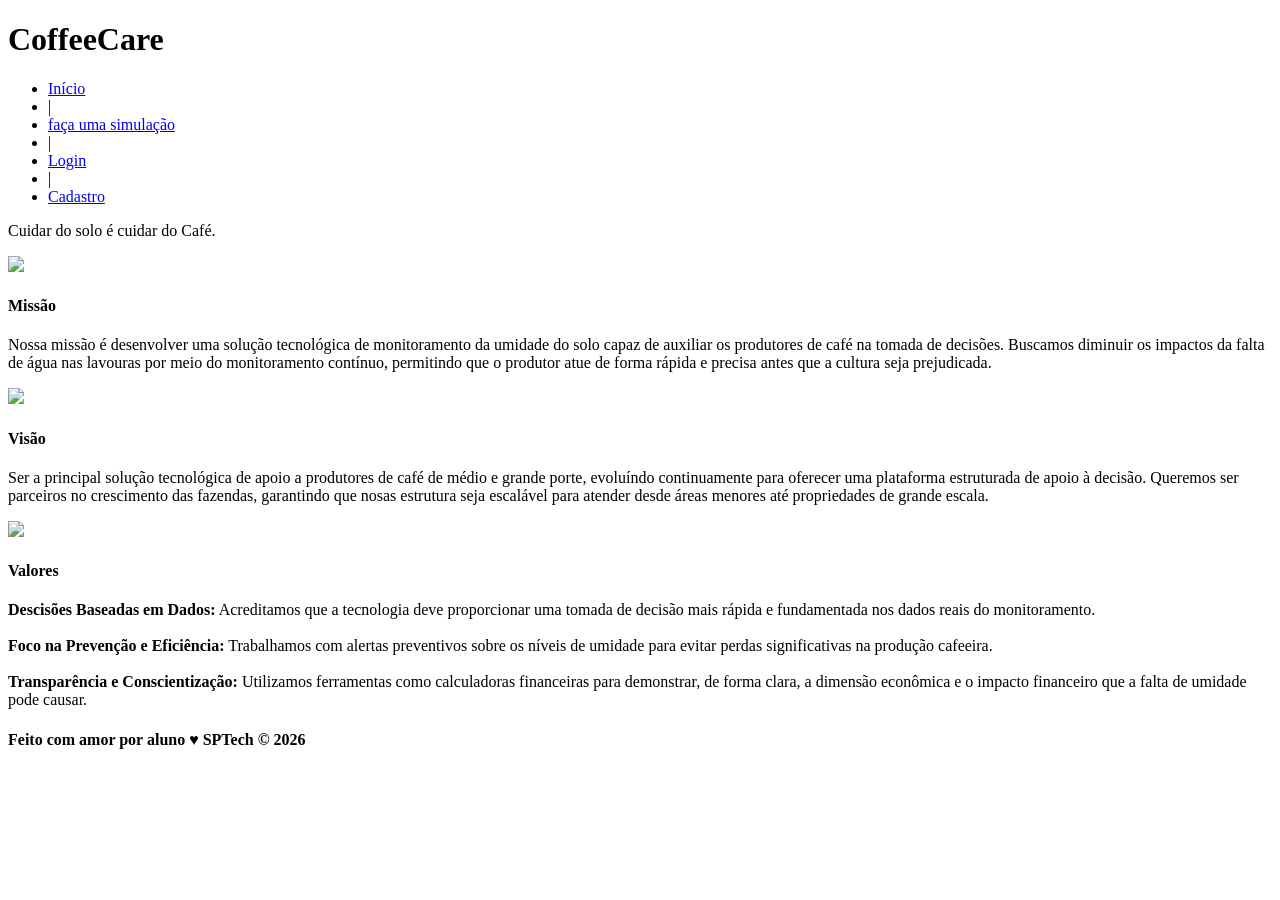
==== site/public/index.html @ 8d8c56ce "subindo v1 do site" ====
<!DOCTYPE html>
<html lang="pt-br">

<head>
    <meta charset="UTF-8">
    <meta http-equiv="X-UA-Compatible" content="IE=edge">
    <meta name="viewport" content="width=device-width, initial-scale=1.0">

    <title>CoffeeCare | Página Inicial</title>

    <script src="./js/sessao.js"></script>

    <link rel="stylesheet" href="./css/estilo.css">
    <link rel="icon" href="./assets/icon/favicon2.ico">
    <link rel="preconnect" href="https://fonts.gstatic.com">
</head>

<body>
    <div class="header">
      <div class="container">
        <h1 class="titulo">CoffeeCare</h1>
        <ul class="navbar">
          <li class="agora">
            <a href="#">Início</a>
          </li>
          <li> | </li>
          <li>
            <a href="simulador.html">faça uma simulação</a>
          </li>
          <li> | </li>
          <li>
            <a href="login.html">Login</a>
          </li>
          <li> | </li>
          <li>
            <a href="cadastro.html">Cadastro</a>
          </li>
        </ul>
      </div>
    </div>
  
    <div class="banner">
      <div class="container">
        <p>Cuidar do <span>solo</span> é cuidar do <span>Café</span>.</p>
      </div>
    </div>
  
    <div class="social">
      <div class="container">
        <div class="boxes">
          <div class="box">
            <img src="assets/imgs/planet-earth_color.png">
            <h4>Missão</h4>
            <p>Nossa missão é desenvolver uma solução tecnológica de monitoramento da umidade do solo capaz de auxiliar os produtores de café na tomada de decisões. Buscamos diminuir os impactos da falta de água nas lavouras por meio do monitoramento contínuo, permitindo que o produtor atue de forma rápida e precisa antes que a cultura seja prejudicada.</p>
          </div>
          <div class="box">
            <img src="assets/imgs/lightbulb_color.png">
            <h4>Visão</h4>
            <p>Ser a principal solução tecnológica de apoio a produtores de café de médio e grande porte, evoluíndo continuamente para oferecer uma plataforma estruturada de apoio à decisão. Queremos ser parceiros no crescimento das fazendas, garantindo que nosas estrutura seja escalável para atender desde áreas menores até propriedades de grande escala.</p>
          </div>
          <div class="box">
            <img src="assets/imgs/growth_color.png">
            <h4>Valores</h4>
            <p><b>Descisões Baseadas em Dados:</b> Acreditamos que a tecnologia deve proporcionar uma tomada de decisão mais rápida e fundamentada nos dados reais do monitoramento. <br><br>
              <b>Foco na Prevenção e Eficiência:</b> Trabalhamos com alertas preventivos sobre os níveis de umidade para evitar perdas significativas na produção cafeeira.<br><br>
              <b>Transparência e Conscientização:</b> Utilizamos ferramentas como calculadoras financeiras para demonstrar, de forma clara, a dimensão econômica e o impacto financeiro que a falta de umidade pode causar.</p>
          </div>
        </div>
      </div>
    </div>
  
    <div class="footer">
      <div class="container">
        <h4>Feito com amor por aluno &hearts; SPTech &copy; 2026</h4>
      </div>
    </div>
  </body>

</html>
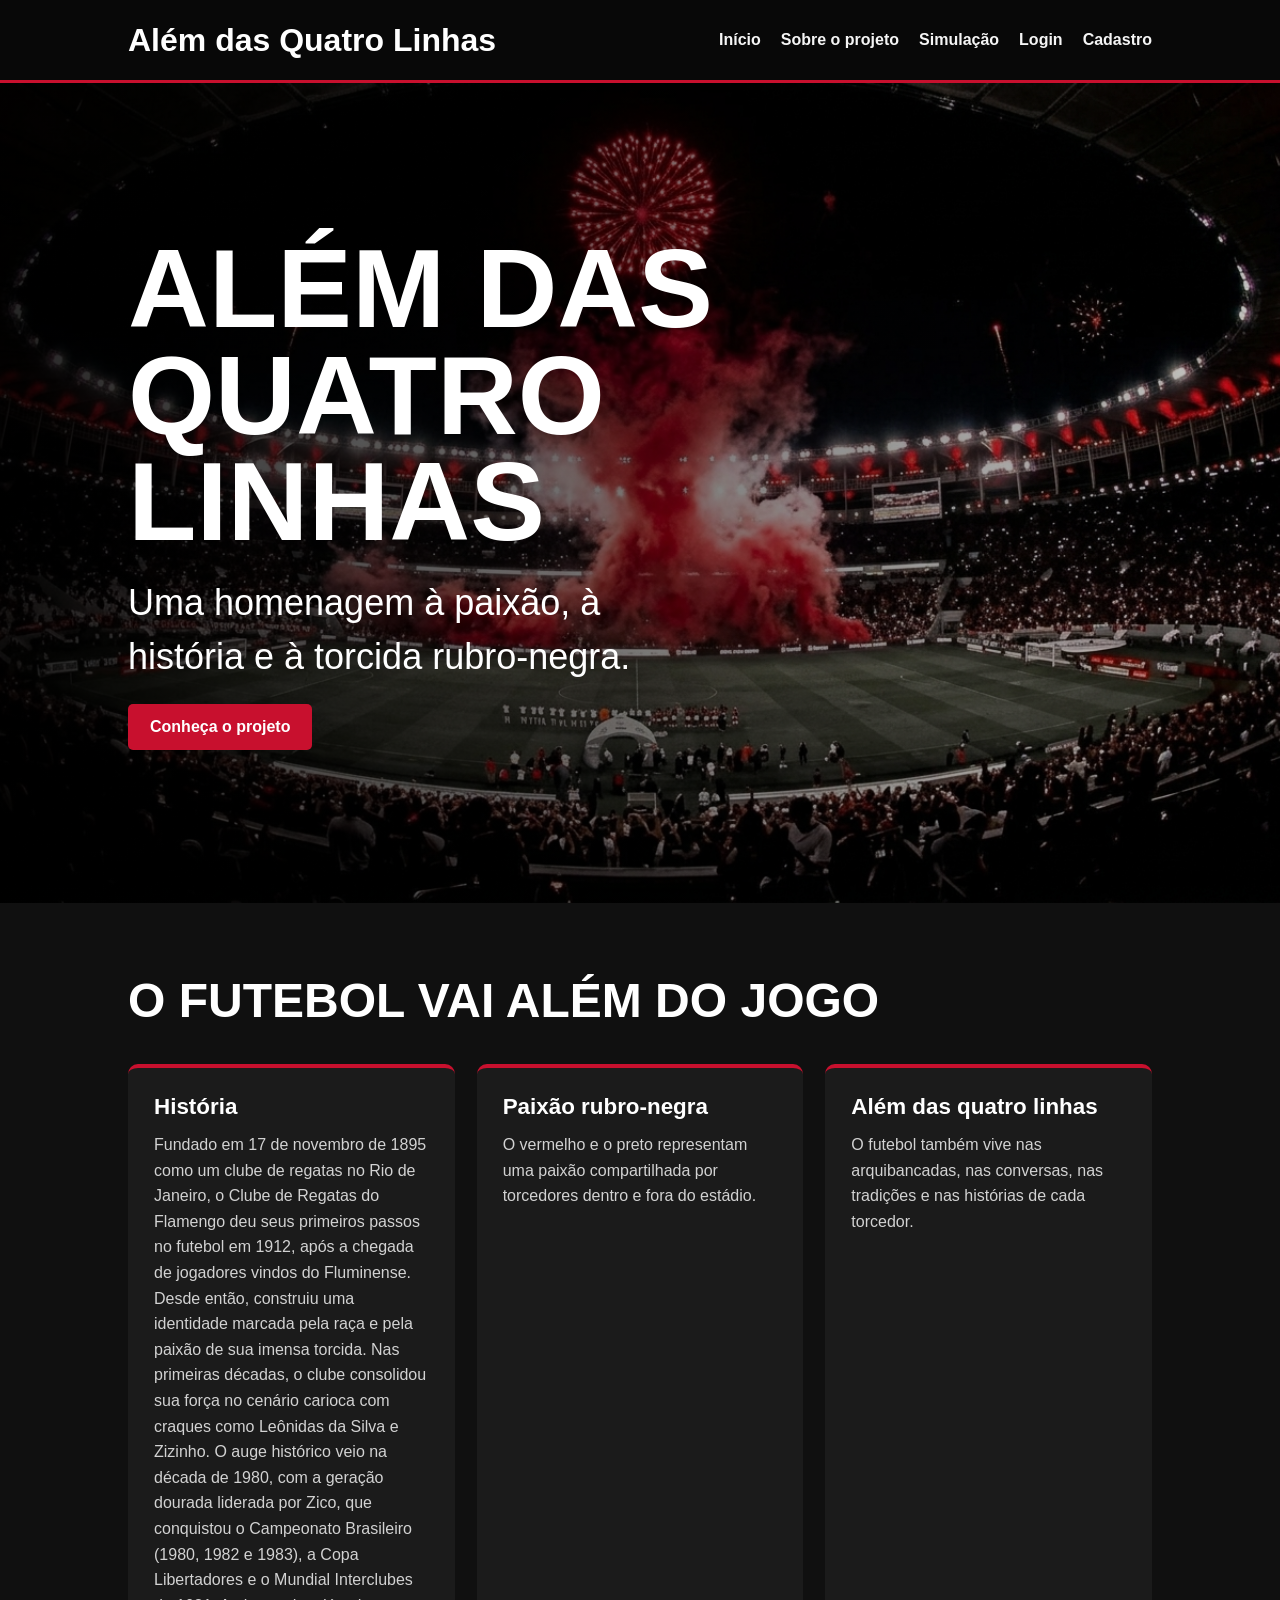
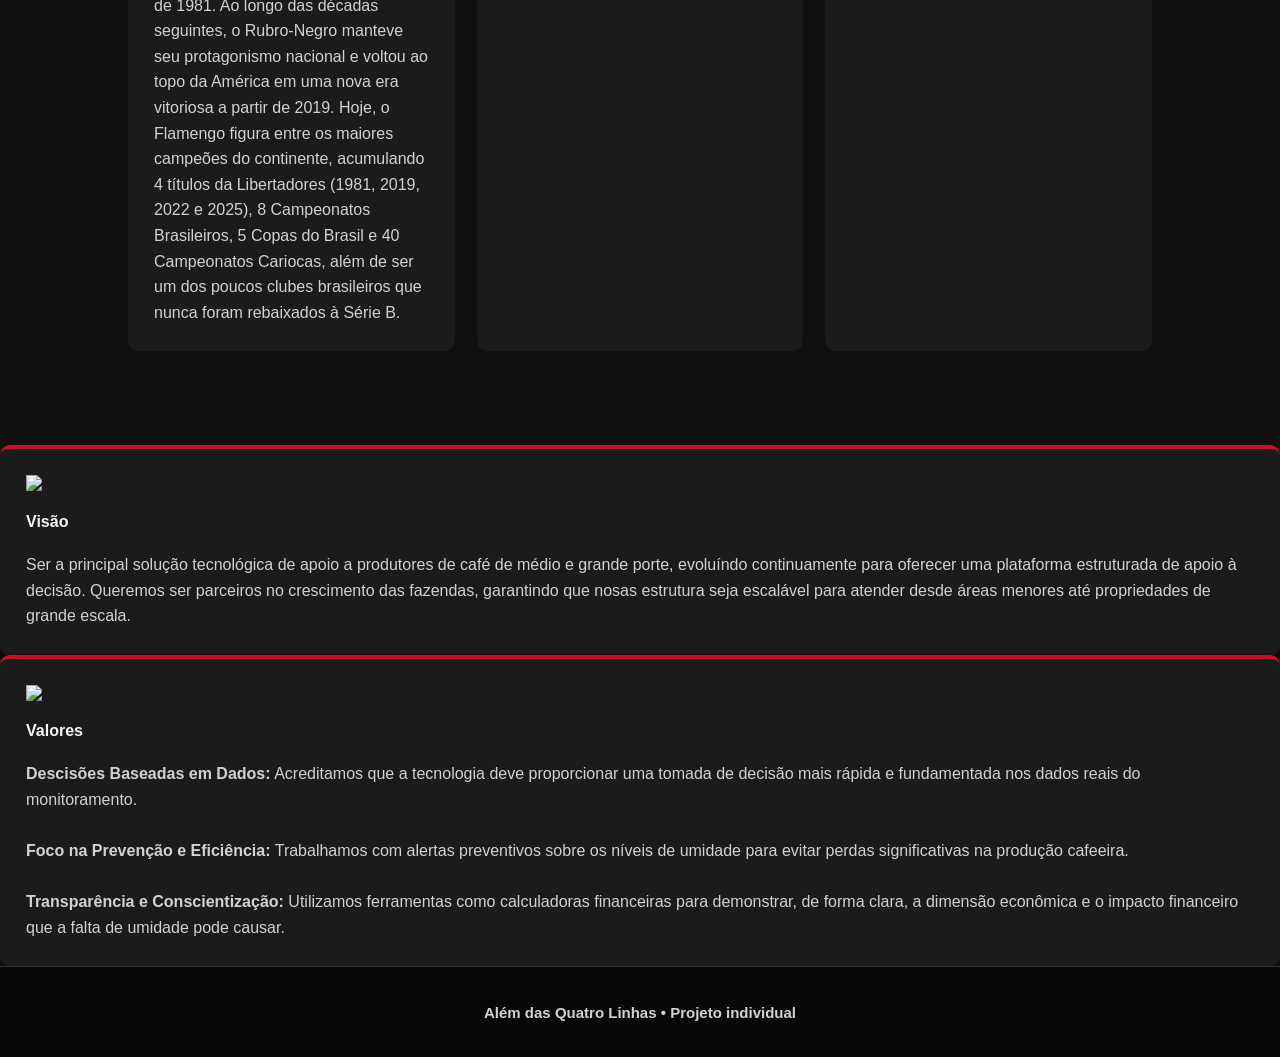
==== commit 9629d0a7: "Subindo v1 do site" ====
--- a/site/public/index.html
+++ b/site/public/index.html
@@ -6,53 +6,73 @@
     <meta http-equiv="X-UA-Compatible" content="IE=edge">
     <meta name="viewport" content="width=device-width, initial-scale=1.0">
 
-    <title>CoffeeCare | Página Inicial</title>
+    <title>Além das Quatro Linhas</title>
 
     <script src="./js/sessao.js"></script>
 
     <link rel="stylesheet" href="./css/estilo.css">
-    <link rel="icon" href="./assets/icon/favicon2.ico">
+    <link rel="icon" href="./assets/icon/favicon1.ico">
     <link rel="preconnect" href="https://fonts.gstatic.com">
 </head>
 
-<body>
+<body class="pagina-inicial">
     <div class="header">
       <div class="container">
-        <h1 class="titulo">CoffeeCare</h1>
-        <ul class="navbar">
-          <li class="agora">
-            <a href="#">Início</a>
-          </li>
-          <li> | </li>
-          <li>
-            <a href="simulador.html">faça uma simulação</a>
-          </li>
-          <li> | </li>
-          <li>
-            <a href="login.html">Login</a>
-          </li>
-          <li> | </li>
-          <li>
-            <a href="cadastro.html">Cadastro</a>
-          </li>
-        </ul>
+        <h1 class="titulo">Além das Quatro Linhas</h1>
+       <ul class="navbar">
+  <li><a href="#inicio">Início</a></li>
+  <li><a href="#sobre">Sobre o projeto</a></li>
+  <li><a href="simulador.html">Simulação</a></li>
+  <li><a href="login.html">Login</a></li>
+  <li><a href="cadastro.html">Cadastro</a></li>
+</ul>
       </div>
     </div>
   
-    <div class="banner">
-      <div class="container">
-        <p>Cuidar do <span>solo</span> é cuidar do <span>Café</span>.</p>
+    <div class="banner" id="inicio">
+  <div class="container">
+    <h2>Além das quatro linhas</h2>
+    <p>Uma homenagem à paixão, à história e à torcida rubro-negra.</p>
+    <a class="banner-cta" href="#sobre">Conheça o projeto</a>
+  </div>
+</div>
+    </div>
+  
+    <div class="social" id="sobre">
+  <div class="container">
+    <h2 class="section-title">O futebol vai além do jogo</h2>
+
+    <div class="boxes">
+      <div class="box">
+        <h3>História</h3>
+        <p>
+         Fundado em 17 de novembro de 1895 como um clube de regatas no Rio de Janeiro, o Clube de Regatas do Flamengo deu seus primeiros passos no futebol em 1912, após a chegada de jogadores vindos do Fluminense.
+          Desde então, construiu uma identidade marcada pela raça e pela paixão de sua imensa torcida.
+          Nas primeiras décadas, o clube consolidou sua força no cenário carioca com craques como Leônidas da Silva e Zizinho.
+          O auge histórico veio na década de 1980, com a geração dourada liderada por Zico,
+          que conquistou o Campeonato Brasileiro (1980, 1982 e 1983), a Copa Libertadores e o Mundial Interclubes de 1981.
+          Ao longo das décadas seguintes, o Rubro-Negro manteve seu protagonismo nacional e voltou ao topo da América em uma nova era vitoriosa a partir de 2019.
+           Hoje, o Flamengo figura entre os maiores campeões do continente, acumulando 4 títulos da Libertadores (1981, 2019, 2022 e 2025), 8 Campeonatos Brasileiros, 5 Copas do Brasil e 40 Campeonatos Cariocas, além de ser um dos poucos clubes brasileiros que nunca foram rebaixados à Série B.
+        </p>
+      </div>
+      <div class="box">
+        <h3>Paixão rubro-negra</h3>
+        <p>
+          O vermelho e o preto representam uma paixão compartilhada por
+          torcedores dentro e fora do estádio.
+        </p>
+      </div>
+
+      <div class="box">
+        <h3>Além das quatro linhas</h3>
+        <p>
+          O futebol também vive nas arquibancadas, nas conversas, nas
+          tradições e nas histórias de cada torcedor.
+        </p>
       </div>
     </div>
-  
-    <div class="social">
-      <div class="container">
-        <div class="boxes">
-          <div class="box">
-            <img src="assets/imgs/planet-earth_color.png">
-            <h4>Missão</h4>
-            <p>Nossa missão é desenvolver uma solução tecnológica de monitoramento da umidade do solo capaz de auxiliar os produtores de café na tomada de decisões. Buscamos diminuir os impactos da falta de água nas lavouras por meio do monitoramento contínuo, permitindo que o produtor atue de forma rápida e precisa antes que a cultura seja prejudicada.</p>
-          </div>
+  </div>
+</div>
           <div class="box">
             <img src="assets/imgs/lightbulb_color.png">
             <h4>Visão</h4>
@@ -71,7 +91,7 @@
   
     <div class="footer">
       <div class="container">
-        <h4>Feito com amor por aluno &hearts; SPTech &copy; 2026</h4>
+       <h4>Além das Quatro Linhas • Projeto individual</h4>
       </div>
     </div>
   </body>
--- a/site/public/css/estilo.css
+++ b/site/public/css/estilo.css
@@ -0,0 +1,762 @@
+@import url('https://fonts.googleapis.com/css2?family=Barlow:ital,wght@0,100;0,200;0,300;0,400;0,500;0,600;0,700;0,800;0,900;1,100;1,200;1,300;1,400;1,500;1,600;1,700;1,800;1,900&display=swap');
+
+body {
+  margin: 0;
+  padding: 0;
+  font-family: 'Barlow', 'Segoe UI', 'Segoe UI', Tahoma, Geneva, Verdana, sans-serif;
+  background-color: black;
+}
+
+:root {
+  --tamanho-header: 80px;
+  --tamanho-banner: calc(100vh - var(--tamanho-header) - var(--tamanho-footer) - 2px);
+  --tamanho-simulador: calc(100vh - var(--tamanho-header) - var(--tamanho-footer) - 2px);
+  --tamanho-login: calc(100vh - var(--tamanho-header) - var(--tamanho-footer) - 2px);
+  --tamanho-footer: 65px;
+}
+/* Personalização da página inicial */
+.pagina-inicial {
+  background-color: #101010;
+  color: #f5f5f5;
+}
+
+.pagina-inicial .header {
+  background-color: #080808;
+  border-bottom: 3px solid #c8102e;
+}
+
+.pagina-inicial .titulo {
+  color: #ffffff;
+  font-weight: 800;
+}
+
+.pagina-inicial .navbar {
+  width: auto;
+  gap: 20px;
+  padding: 0;
+}
+
+.pagina-inicial .header a {
+  color: #f5f5f5;
+  font-weight: 600;
+}
+
+.pagina-inicial .header a:hover {
+  color: #c8102e;
+}
+
+/* Banner principal */
+.pagina-inicial .banner {
+  min-height: 560px;
+  height: calc(100vh - var(--tamanho-header));
+  color: #ffffff;
+  background-color: #101010;
+  background-image:
+    linear-gradient(90deg, rgba(0, 0, 0, 0.85), rgba(0, 0, 0, 0.2)),
+    url('../assets/imgs/flamengo-back.jpg');
+  background-size: cover;
+  background-position: center;
+}
+
+.pagina-inicial .banner .container {
+  flex-direction: column;
+  align-items: flex-start;
+  justify-content: center;
+  gap: 20px;
+}
+
+.pagina-inicial .banner h2 {
+  max-width: 800px;
+  margin: 0;
+  color: #ffffff;
+  font-size: clamp(3rem, 9vw, 7rem);
+  font-weight: 900;
+  line-height: 0.95;
+  text-transform: uppercase;
+}
+
+.pagina-inicial .banner p {
+  max-width: 560px;
+  margin: 0;
+  font-size: clamp(1rem, 2vw, 1.3rem);
+  line-height: 1.5;
+}
+
+.pagina-inicial .banner-cta {
+  display: inline-block;
+  padding: 14px 22px;
+  border-radius: 5px;
+  background-color: #c8102e;
+  color: #ffffff;
+  font-weight: 700;
+  text-decoration: none;
+}
+
+.pagina-inicial .banner-cta:hover {
+  background-color: #a30d25;
+}
+
+/* Cartões sobre o projeto */
+.pagina-inicial .social {
+  padding: 70px 0;
+  background-color: #101010;
+  color: #f5f5f5;
+}
+
+.pagina-inicial .social .container {
+  flex-direction: column;
+}
+
+.pagina-inicial .section-title {
+  margin: 0 0 12px;
+  color: #ffffff;
+  font-size: clamp(2rem, 4vw, 3rem);
+  text-transform: uppercase;
+}
+
+.pagina-inicial .social .container .boxes {
+  display: grid;
+  grid-template-columns: repeat(3, minmax(0, 1fr));
+  gap: 22px;
+  padding: 24px 0;
+}
+
+.pagina-inicial .box {
+  align-items: flex-start;
+  padding: 26px;
+  border-top: 4px solid #c8102e;
+  border-radius: 10px;
+  background-color: #1b1b1b;
+}
+
+.pagina-inicial .box h3 {
+  margin: 0 0 12px;
+  color: #ffffff;
+  font-size: 1.4rem;
+}
+
+.pagina-inicial .box p {
+  margin: 0;
+  color: #d2d2d2;
+  line-height: 1.6;
+  text-align: left;
+}
+
+/* Rodapé */
+.pagina-inicial .footer {
+  height: auto;
+  min-height: 90px;
+  border-top: 1px solid #333333;
+  background-color: #080808;
+  color: #d2d2d2;
+}
+
+.pagina-inicial .footer .container {
+  align-items: center;
+}
+
+/* Ajustes para telas menores */
+@media (max-width: 760px) {
+  .pagina-inicial .header {
+    height: auto;
+    min-height: var(--tamanho-header);
+  }
+
+  .pagina-inicial .header .container {
+    height: auto;
+    flex-direction: column;
+    gap: 12px;
+    padding: 14px 0;
+  }
+
+  .pagina-inicial .navbar {
+    justify-content: center;
+    flex-wrap: wrap;
+    gap: 12px;
+  }
+
+  .pagina-inicial .banner {
+    min-height: 500px;
+  }
+
+  .pagina-inicial .social .container .boxes {
+    grid-template-columns: 1fr;
+  }
+}
+.container {
+  display: flex;
+  width: 80%;
+  margin: auto;
+}
+
+.header {
+  height: var(--tamanho-header);
+  border-bottom: 2px solid #32b9cd;
+}
+
+.header .container {
+  justify-content: space-between;
+  align-items: center;
+  height: 100%;
+}
+
+.header a {
+  text-decoration: none;
+  color: #e3b062;
+}
+
+.agora {
+  font-weight: 800;
+}
+
+.navbar {
+  width: 300px;
+  display: flex;
+  align-items: center;
+  justify-content: space-between;
+  list-style: none;
+  color: #e3b062;
+}
+
+.titulo {
+  color: #C8102E;
+  width: fit-content;
+  font-weight: 500;
+}
+
+.header h1 {
+  margin: 0;
+}
+
+/* BANNER */
+
+.banner {
+  height: var(--tamanho-banner);
+  color: white;
+  background-image: url('../assets/imgs/flamengo-back.jpg');
+  background-size: cover;
+}
+
+.banner .container {
+  justify-content: center;
+  align-items: center;
+  height: 100%;
+}
+
+.banner .container p {
+  width: 50%;
+  margin: 0;
+  padding: 0;
+  font-size: 36px;
+}
+
+/* MISSÃO VISÃO VALORES */
+
+.social {
+  background-color: #e5e5e5;
+  display: flex;
+}
+
+.social .container {
+  justify-content: center;
+}
+
+.box img {
+  width: 170px;
+}
+
+.social .container .boxes {
+  display: flex;
+  justify-content: space-between;
+  width: 100%;
+  padding: 30px 0;
+}
+
+.social p {
+  text-align: center;
+}
+
+.box {
+  display: flex;
+  flex-direction: column;
+  align-items: center;
+}
+
+/* FOOTER */
+
+.footer {
+  background-color: #32b9cd;
+  height: 150px;
+  color: #fff;
+  display: flex;
+  font-size: 15px;
+}
+
+.footer .container {
+  justify-content: center;
+  text-align: center;
+}
+
+/* LOGIN */
+
+.login {
+  height: var(--tamanho-login);
+  background-image: url('../assets/imgs/bg-jelly-fish-para-home.png');
+  background-size: cover;
+}
+
+.login .container {
+  justify-content: center;
+  align-items: center;
+  height: 100%;
+}
+
+.card {
+  width: 50%;
+  background-color: #e5e5e5;
+  border-radius: 10px;
+  display: flex;
+  align-items: center;
+  justify-content: space-evenly;
+  color: palevioletred;
+  flex-direction: column;
+  height: fit-content;
+  padding: 20px 0;
+}
+
+.card h2 {
+  margin: 0;
+  font-size: 30px;
+}
+
+.formulario {
+  display: flex;
+  height: 90%;
+  width: 80%;
+  justify-content: space-around;
+  flex-direction: column;
+}
+
+.formulario span {
+  font-size: 15px;
+  font-weight: 800;
+}
+
+.formulario input {
+  border: 2px solid #32b9cd;
+  text-align: center;
+  border-radius: 10px;
+  margin: 0;
+}
+
+.campo {
+  display: flex;
+  flex-direction: column;
+  justify-content: start;
+  padding: 5px 0;
+}
+
+.botao {
+  cursor: pointer;
+  font-family: "Barlow", sans-serif;
+  border: 0;
+  border-radius: 5px;
+  font-weight: 600;
+  font-size: 18px;
+  color: #fff;
+  background-color: #ED145B;
+  width: 120px;
+  height: 30px;
+  align-self: center;
+  margin-top: 20px;
+}
+
+#div_erros_login {
+  display: none
+}
+
+/* FORMULARIO */
+
+.alerta_erro{
+  display: flex;
+  justify-content: flex-end;
+}
+
+.card_erro {
+  display: none;
+  background-color: #fff;
+  color: black;
+  width: 230px;
+  position: fixed;
+  border-radius: 4px;
+  border: #ED145B 3px solid;
+  padding: 10px;
+  margin-right: 10%;
+}
+
+.card_erro #mensagem_erro{
+  font-weight: 500;
+  font-size: 20px;
+}
+
+input {
+  margin-bottom: 10px;
+  border: 2px solid #32b9cd;
+  padding: 10px;
+  text-align: center;
+  border-radius: 10px;
+}
+
+.loading-div {
+  width: 50px;
+  margin: auto;
+  display: none;
+}
+
+.loading-div img {
+  height: 50px;
+  width: 50px;
+}
+
+/* SIMULADOR */
+
+.simulador {
+  color: white;
+}
+
+.simulador .container {
+  flex-direction: column;
+  overflow: scroll; 
+  height: var(--tamanho-simulador);
+}
+
+/* Estilo rubro-negro exclusivo da página de login */
+.pagina-login {
+  background-color: #101010;
+  color: #f5f5f5;
+}
+
+.pagina-login .header {
+  background-color: #080808;
+  border-bottom: 3px solid #c8102e;
+}
+
+.pagina-login .titulo {
+  color: #ffffff;
+  font-weight: 800;
+}
+
+.pagina-login .navbar {
+  width: auto;
+  gap: 20px;
+  padding: 0;
+}
+
+.pagina-login .header a {
+  color: #f5f5f5;
+  font-weight: 600;
+}
+
+.pagina-login .header a:hover {
+  color: #c8102e;
+}
+
+.pagina-login .login {
+  background-color: #101010;
+  background-image:
+    linear-gradient(rgba(0, 0, 0, 0.72), rgba(25, 0, 5, 0.78)),
+    url('../assets/imgs/flamengo-login.jpg');
+  background-position: center;
+  background-size: cover;
+}
+
+.pagina-login .card {
+  width: min(460px, 90%);
+  padding: 32px 0;
+  border: 1px solid #353535;
+  border-top: 4px solid #c8102e;
+  background-color: rgba(20, 20, 20, 0.96);
+  color: #f5f5f5;
+  box-shadow: 0 16px 48px rgba(0, 0, 0, 0.45);
+}
+
+.pagina-login .card h2 {
+  color: #ffffff;
+}
+
+.pagina-login .formulario span {
+  color: #f0f0f0;
+}
+
+.pagina-login .formulario input {
+  border: 1px solid #555555;
+  background-color: #0c0c0c;
+  color: #ffffff;
+  text-align: left;
+  padding: 12px;
+}
+
+.pagina-login .formulario input::placeholder {
+  color: #a8a8a8;
+}
+
+.pagina-login .botao {
+  width: 140px;
+  height: auto;
+  padding: 10px 18px;
+  background-color: #c8102e;
+}
+
+.pagina-login .botao:hover {
+  background-color: #a30d25;
+}
+
+.pagina-login .footer {
+  border-top: 1px solid #333333;
+  background-color: #080808;
+}
+
+@media (max-width: 760px) {
+  .pagina-login .header {
+    height: auto;
+    min-height: var(--tamanho-header);
+  }
+
+  .pagina-login .header .container {
+    height: auto;
+    flex-direction: column;
+    gap: 12px;
+    padding: 14px 0;
+  }
+
+  .pagina-login .navbar {
+    justify-content: center;
+    flex-wrap: wrap;
+    gap: 12px;
+  }
+}
+
+/* Estilo rubro-negro exclusivo da página de cadastro */
+.pagina-cadastro {
+  background-color: #101010;
+  color: #f5f5f5;
+}
+
+.pagina-cadastro .header {
+  background-color: #080808;
+  border-bottom: 3px solid #c8102e;
+}
+
+.pagina-cadastro .titulo {
+  color: #ffffff;
+  font-weight: 800;
+}
+
+.pagina-cadastro .navbar {
+  width: auto;
+  gap: 20px;
+  padding: 0;
+}
+
+.pagina-cadastro .header a {
+  color: #f5f5f5;
+  font-weight: 600;
+}
+
+.pagina-cadastro .header a:hover {
+  color: #c8102e;
+}
+
+.pagina-cadastro .login {
+  height: auto;
+  min-height: calc(100vh - var(--tamanho-header));
+  padding: 36px 0;
+  box-sizing: border-box;
+  background-color: #101010;
+  background-image:
+    linear-gradient(rgba(0, 0, 0, 0.76), rgba(25, 0, 5, 0.82)),
+    url('../assets/imgs/flamengo-login.jpg');
+  background-position: center;
+  background-size: cover;
+}
+
+.pagina-cadastro .login .container {
+  height: auto;
+  min-height: calc(100vh - var(--tamanho-header) - 72px);
+}
+
+.pagina-cadastro .card-cadastro {
+  width: min(560px, 92%);
+  padding: 30px 0;
+  border: 1px solid #353535;
+  border-top: 4px solid #c8102e;
+  background-color: rgba(20, 20, 20, 0.96);
+  color: #f5f5f5;
+  box-shadow: 0 16px 48px rgba(0, 0, 0, 0.45);
+}
+
+.pagina-cadastro .card-cadastro h2 {
+  color: #ffffff;
+}
+
+.pagina-cadastro .formulario span {
+  color: #f0f0f0;
+}
+
+.pagina-cadastro .formulario input {
+  border: 1px solid #555555;
+  background-color: #0c0c0c;
+  color: #ffffff;
+  text-align: left;
+  padding: 12px;
+}
+
+.pagina-cadastro .formulario input::placeholder {
+  color: #a8a8a8;
+}
+
+.pagina-cadastro .botao {
+  width: 150px;
+  height: auto;
+  padding: 10px 18px;
+  background-color: #c8102e;
+}
+
+.pagina-cadastro .botao:hover {
+  background-color: #a30d25;
+}
+
+.pagina-cadastro .card_erro {
+  border-color: #c8102e;
+  background-color: #1b1b1b;
+  color: #ffffff;
+}
+
+.pagina-cadastro .footer {
+  border-top: 1px solid #333333;
+  background-color: #080808;
+}
+
+@media (max-width: 760px) {
+  .pagina-cadastro .header {
+    height: auto;
+    min-height: var(--tamanho-header);
+  }
+
+  .pagina-cadastro .header .container {
+    height: auto;
+    flex-direction: column;
+    gap: 12px;
+    padding: 14px 0;
+  }
+
+  .pagina-cadastro .navbar {
+    justify-content: center;
+    flex-wrap: wrap;
+    gap: 12px;
+  }
+
+  .pagina-cadastro .login .container {
+    min-height: 0;
+  }
+}
+/* Estilo rubro-negro exclusivo da página de simulação */
+.pagina-simulador {
+  background-color: #101010;
+  color: #f5f5f5;
+}
+
+.pagina-simulador .header {
+  background-color: #080808;
+  border-bottom: 3px solid #c8102e;
+}
+
+.pagina-simulador .titulo {
+  color: #ffffff;
+  font-weight: 800;
+}
+
+.pagina-simulador .navbar {
+  width: auto;
+  gap: 20px;
+  padding: 0;
+}
+
+.pagina-simulador .header a {
+  color: #f5f5f5;
+  font-weight: 600;
+}
+
+.pagina-simulador .header a:hover {
+  color: #c8102e;
+}
+
+.pagina-simulador .simulador {
+  height: auto;
+  min-height: calc(100vh - var(--tamanho-header));
+  background-color: #101010;
+  background-image:
+    linear-gradient(rgba(0, 0, 0, 0.78), rgba(20, 0, 4, 0.88)),
+    url('../assets/imgs/flamengo-estadio.jpg');
+  background-position: center;
+  background-size: cover;
+}
+
+.pagina-simulador .simulador .container {
+  width: min(1000px, 90%);
+  height: auto;
+  min-height: calc(100vh - var(--tamanho-header));
+  flex-direction: column;
+  justify-content: center;
+  gap: 18px;
+  overflow: visible;
+  padding: 48px 0;
+  box-sizing: border-box;
+}
+
+.pagina-simulador .simulador h2 {
+  margin: 0 0 8px;
+  color: #ffffff;
+  font-size: clamp(2rem, 5vw, 3.5rem);
+  text-transform: uppercase;
+}
+
+.pagina-simulador .simulador p {
+  margin: 0;
+  padding: 20px 24px;
+  border-left: 4px solid #c8102e;
+  border-radius: 6px;
+  background-color: rgba(27, 27, 27, 0.94);
+  color: #dedede;
+  line-height: 1.7;
+}
+
+.pagina-simulador .footer {
+  border-top: 1px solid #333333;
+  background-color: #080808;
+}
+
+@media (max-width: 760px) {
+  .pagina-simulador .header {
+    height: auto;
+    min-height: var(--tamanho-header);
+  }
+
+  .pagina-simulador .header .container {
+    height: auto;
+    flex-direction: column;
+    gap: 12px;
+    padding: 14px 0;
+  }
+
+  .pagina-simulador .navbar {
+    justify-content: center;
+    flex-wrap: wrap;
+    gap: 12px;
+  }
+
+  .pagina-simulador .simulador .container {
+    min-height: 0;
+    padding: 32px 0;
+  }
+}
